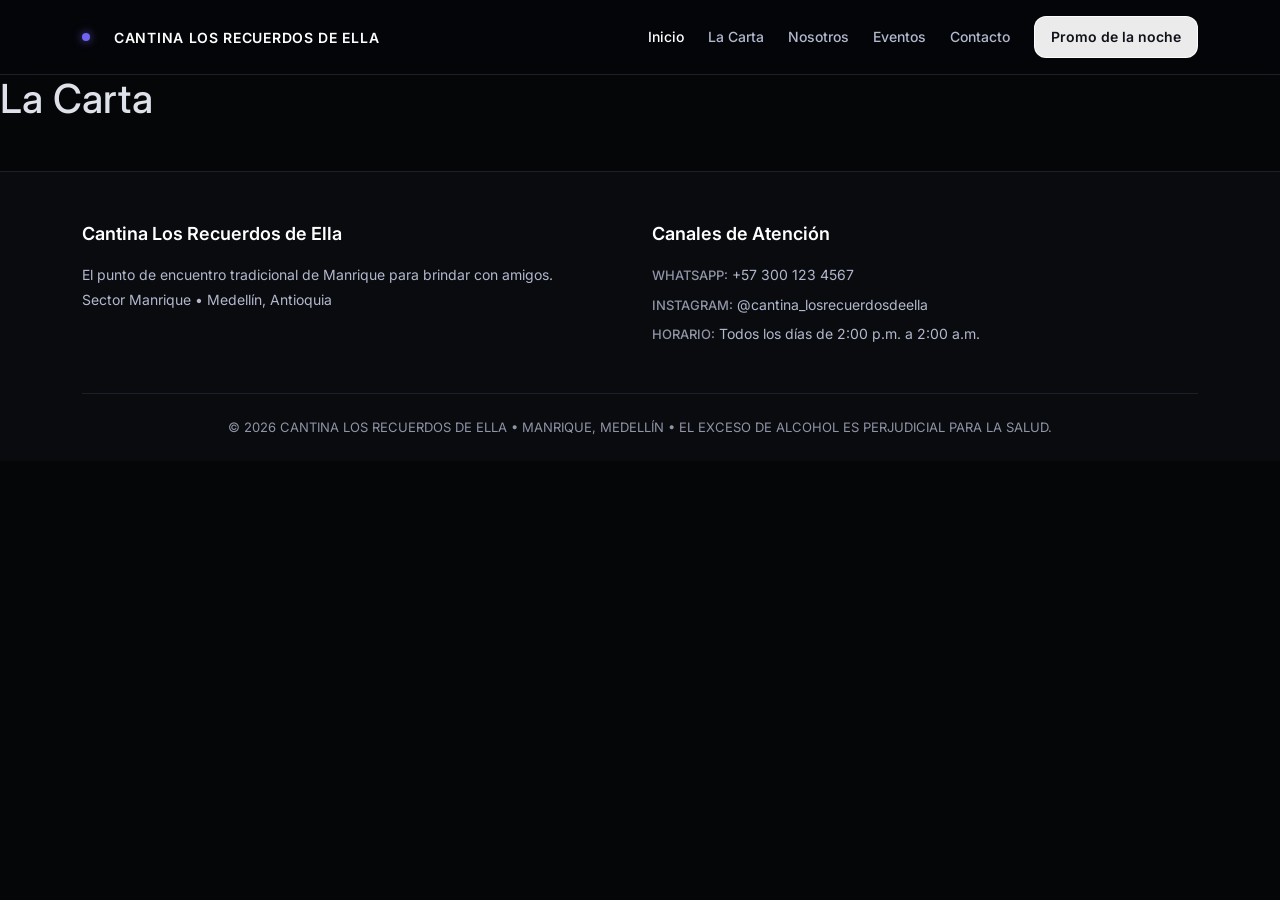
==== carta.html @ ea62e987 "Se crean los archivos carta y nosostros, y son enlazados con el index" ====
<!DOCTYPE html>
<html lang="es" data-bs-theme="dark">
<head>
    <meta charset="UTF-8">
    <meta name="viewport" content="width=device-width, initial-scale=1.0">
    <meta name="description" content="Cantina Los Recuerdos de Ella en Manrique, Medellín. Licores garantizados, cervezas bien frías y ambiente tradicional de barrio.">
    <title>Inicio | Cantina Los Recuerdos de Ella</title>
    <link rel="preconnect" href="https://fonts.googleapis.com">
    <link rel="preconnect" href="https://fonts.gstatic.com" crossorigin>
    <link href="https://fonts.googleapis.com/css2?family=Inter:wght@400;500;600;700&display=swap" rel="stylesheet">
    <link href="https://cdn.jsdelivr.net/npm/bootstrap@5.3.3/dist/css/bootstrap.min.css" rel="stylesheet">
    <link rel="stylesheet" href="styles.css">
    <link rel="shortcut icon" href="https://img.icons8.com/?size=100&id=uEfF5FkTppza&format=png&color=000000" type="image/x-icon">
</head>
<body>

    <header class="sticky-top">
        <nav class="navbar navbar-expand-lg bg-superficie borde-inferior" aria-label="Navegación principal">
            <div class="container py-1">
                <a class="navbar-brand" href="index.html">
                    <span class="status-pulse"></span><img src="https://img.icons8.com/?size=100&id=2eyokYMv9Yng&format=png&color=000000" alt="">CANTINA LOS RECUERDOS DE ELLA
                </a>
                <button class="navbar-toggler borde-marca" type="button" data-bs-toggle="collapse" data-bs-target="#menuPrincipal" aria-controls="menuPrincipal" aria-expanded="false" aria-label="Abrir menú">
                    <span class="navbar-toggler-icon"></span>
                </button>
                <div class="collapse navbar-collapse" id="menuPrincipal">
                    <ul class="navbar-nav ms-auto align-items-lg-center gap-lg-2">
                        <li class="nav-item"><a class="nav-link active" aria-current="page" href="index.html">Inicio</a></li>
                        <li class="nav-item"><a class="nav-link" href="carta.html">La Carta</a></li>
                        <li class="nav-item"><a class="nav-link" href="nosotros.html">Nosotros</a></li>
                        <li class="nav-item"><a class="nav-link" href="eventos.html">Eventos</a></li>
                        <li class="nav-item"><a class="nav-link" href="contacto.html">Contacto</a></li>
                        <li class="nav-item ms-lg-2 mt-2 mt-lg-0">
                            <button type="button" class="btn btn-marca btn-sm px-3" data-bs-toggle="modal" data-bs-target="#modalPromo">
                                Promo de la noche
                            </button>
                        </li>
                    </ul>
                </div>
            </div>
        </nav>
    </header>

    <main>
       <h1>La Carta</h1>

       
    </main>

    <footer class="bg-footer borde-superior pt-5 pb-4 mt-5">
        <div class="container">
            <div class="row g-4 mb-5">
                <div class="col-12 col-md-6">
                    <h3 class="footer-heading texto-dorado mb-3">Cantina Los Recuerdos de Ella</h3>
                    <p class="texto-suave small mb-1">El punto de encuentro tradicional de Manrique para brindar con amigos.</p>
                    <p class="texto-suave small mb-0">Sector Manrique &bull; Medellín, Antioquia</p>
                </div>

                <div class="col-12 col-md-6">
                    <h3 class="footer-heading texto-dorado mb-3">Canales de Atención</h3>
                    <ul class="list-unstyled texto-suave small d-flex flex-column gap-2 mb-0">
                        <li><span class="etiqueta-mono">WHATSAPP:</span> <a href="https://wa.me/573001234567" class="link-footer" target="_blank" rel="noopener noreferrer">+57 300 123 4567</a></li>
                        <li><span class="etiqueta-mono">INSTAGRAM:</span> <a href="https://instagram.com/cantina_losrecuerdosdeella" class="link-footer" target="_blank" rel="noopener noreferrer">@cantina_losrecuerdosdeella</a></li>
                        <li><span class="etiqueta-mono">HORARIO:</span> Todos los días de 2:00 p.m. a 2:00 a.m.</li>
                    </ul>
                </div>
            </div>

            <div class="text-center borde-superior pt-4 texto-copy">
                <p class="mb-0">&copy; 2026 CANTINA LOS RECUERDOS DE ELLA &bull; MANRIQUE, MEDELLÍN &bull; EL EXCESO DE ALCOHOL ES PERJUDICIAL PARA LA SALUD.</p>
            </div>
        </div>
    </footer>

    <div class="modal fade" id="modalPromo" tabindex="-1" aria-labelledby="modalPromoTitulo" aria-hidden="true">
        <div class="modal-dialog modal-dialog-centered">
            <div class="modal-content tarjeta-clara">
                <div class="modal-header border-bottom-dotted">
                    <h2 class="modal-title fs-5" id="modalPromoTitulo">
                        <span class="status-pulse"></span>Combo Pa' Recordar
                    </h2>
                    <button type="button" class="btn-close" data-bs-dismiss="modal" aria-label="Cerrar"></button>
                </div>
                <div class="modal-body">
                    <p class="mb-2">Todos los viernes y sábados hasta las 12:00 a.m.:</p>
                    <p class="fw-medium mb-2 text-tiger-gold">1 Botella de Aguardiente Antioqueño + 2 Electrolit + hielo gratis.</p>
                    <p class="small mb-0 opacity-75">Válido para consumo en barra o domicilio en el sector de Manrique.</p>
                </div>
                <div class="modal-footer border-top-dotted gap-3">
                    <button type="button" class="btn btn-borde-oscuro" data-bs-dismiss="modal">Cerrar</button>
                    <a href="https://wa.me/573001234567" class="btn btn-oscuro-cta" target="_blank" rel="noopener noreferrer">Pedir promo &rarr;</a>
                </div>
            </div>
        </div>
    </div>

    <script src="https://cdn.jsdelivr.net/npm/bootstrap@5.3.3/dist/js/bootstrap.bundle.min.js"></script>
</body>
</html>
---- styles.css ----
:root {
    --color-void-canvas: #050608;
    --color-ink-surface: #0a0b0f;
    --color-charcoal-panel: #0f1219;
    --color-steel-panel: #151822;
    --color-slate-edge: #1f1e2a;
    --color-cloud-white: #ffffff;
    --color-frost-text: #dee1ea;
    --color-misted-slate: #b2b8cd;
    --color-quiet-slate: #8f94a6;
    --color-signal-violet: #7064f2;

    --font-inter: 'Inter', ui-sans-serif, system-ui, -apple-system, BlinkMacSystemFont, "Segoe UI", Roboto, sans-serif;

    --text-caption: 13px;
    --text-nav: 14px;
    --text-body: 16px;
    --text-feature-heading: 18px;
    --text-section-heading: 36px;
    --text-display: 48px;

    --radius-buttons: 12px;
    --radius-cards: 16px;
    --radius-pills: 9999px;

    --shadow-subtle: 0 1px 3px 0 rgba(0, 0, 0, 0.1), 0 1px 2px -1px rgba(0, 0, 0, 0.1);
    --shadow-subtle-2: 0 0 0 1px rgba(0, 0, 0, 0.4), 0 20px 25px -5px rgba(0, 0, 0, 0.3), 0 8px 10px -6px rgba(0, 0, 0, 0.3);
}

body {
    background-color: var(--color-void-canvas);
    color: var(--color-frost-text);
    font-family: var(--font-inter);
    font-size: var(--text-body);
    font-weight: 400;
    line-height: 1.5;
    overflow-x: hidden;
}

header.sticky-top {
    z-index: 1030;
}

.bg-superficie {
    background-color: rgba(5, 6, 8, 0.88);
    backdrop-filter: blur(12px);
}

.bg-tarjeta {
    background-color: var(--color-charcoal-panel);
    border-radius: var(--radius-cards);
    box-shadow: var(--shadow-subtle);
    transition: border-color 0.2s ease, transform 0.2s ease;
}

.bg-tarjeta:hover {
    border-color: rgba(112, 100, 242, 0.45);
    transform: translateY(-2px);
}

.bg-footer {
    background-color: var(--color-ink-surface);
}

.borde-inferior {
    border-bottom: 1px solid var(--color-slate-edge);
}

.borde-superior {
    border-top: 1px solid var(--color-slate-edge);
}

.borde-marca {
    border: 1px solid var(--color-slate-edge);
}

.navbar {
    padding: 12px 0;
}

.navbar-brand {
    font-size: var(--text-nav);
    font-weight: 600;
    letter-spacing: 0.7px;
    color: var(--color-cloud-white);
    display: inline-flex;
    align-items: center;
    gap: 8px;
}

.navbar-brand:hover {
    color: var(--color-cloud-white);
}

.nav-link {
    font-size: var(--text-nav);
    font-weight: 500;
    line-height: 20px;
    color: var(--color-misted-slate);
    padding: 8px 12px;
    border-radius: var(--radius-buttons);
    transition: color 0.2s ease;
}

.nav-link:hover,
.nav-link.active {
    color: var(--color-cloud-white);
}

.status-pulse {
    display: inline-block;
    width: 8px;
    height: 8px;
    border-radius: var(--radius-pills);
    background-color: var(--color-signal-violet);
    box-shadow: 0 0 10px rgba(112, 100, 242, 0.8);
    margin-right: 8px;
    vertical-align: middle;
}

.seccion-espaciada {
    padding-top: 64px;
    padding-bottom: 64px;
}

.insignia-marca {
    background-color: var(--color-ink-surface);
    border: 1px solid var(--color-slate-edge);
    color: var(--color-misted-slate);
    border-radius: var(--radius-pills);
    font-size: var(--text-nav);
    font-weight: 500;
    letter-spacing: 0.7px;
}

.display-5 {
    font-size: clamp(32px, 5vw, var(--text-display));
    font-weight: 500;
    line-height: 1.25;
    letter-spacing: -0.96px;
    color: var(--color-cloud-white);
}

h2.texto-dorado {
    font-size: clamp(26px, 4vw, var(--text-section-heading));
    font-weight: 500;
    line-height: 1.11;
    letter-spacing: -0.72px;
    color: var(--color-cloud-white);
}

h3.texto-dorado,
.footer-heading.texto-dorado {
    font-size: var(--text-feature-heading);
    font-weight: 600;
    line-height: 1.56;
    color: var(--color-cloud-white);
}

.texto-suave {
    color: var(--color-misted-slate);
}

.eyebrow-mono {
    font-size: var(--text-caption);
    font-weight: 500;
    letter-spacing: 0.7px;
    color: var(--color-quiet-slate);
}

.indicador-dato {
    font-size: var(--text-caption);
    font-weight: 500;
    color: var(--color-quiet-slate);
}

.indicador-dato.positivo {
    color: var(--color-signal-violet);
}

.btn-marca,
.btn-oscuro-cta {
    background-color: rgba(255, 255, 255, 0.92);
    color: var(--color-charcoal-panel);
    border: 1px solid rgba(255, 255, 255, 0.92);
    border-radius: var(--radius-buttons);
    font-size: var(--text-nav);
    font-weight: 600;
    line-height: 20px;
    padding: 10px 18px;
    transition: background-color 0.2s ease, transform 0.2s ease;
}

.btn-marca:hover,
.btn-oscuro-cta:hover {
    background-color: var(--color-cloud-white);
    color: var(--color-charcoal-panel);
    transform: translateY(-1px);
}

.btn-borde-oscuro {
    background-color: transparent;
    color: var(--color-frost-text);
    border: 1px solid var(--color-slate-edge);
    border-radius: var(--radius-buttons);
    font-size: var(--text-nav);
    font-weight: 500;
    line-height: 20px;
    padding: 10px 18px;
    transition: background-color 0.2s ease, border-color 0.2s ease;
}

.btn-borde-oscuro:hover {
    background-color: var(--color-steel-panel);
    border-color: var(--color-quiet-slate);
    color: var(--color-cloud-white);
}

.marco-terminal {
    background-color: var(--color-charcoal-panel);
    border: 1px solid var(--color-slate-edge);
    border-radius: var(--radius-cards);
    overflow: hidden;
    box-shadow: var(--shadow-subtle-2), 0 0 40px rgba(112, 100, 242, 0.14);
    transition: transform 0.35s ease, border-color 0.35s ease, box-shadow 0.35s ease;
}

.marco-terminal:hover {
    transform: translateY(-4px);
    border-color: rgba(112, 100, 242, 0.5);
    box-shadow: var(--shadow-subtle-2), 0 0 48px rgba(112, 100, 242, 0.28);
}

.barra-terminal {
    background-color: var(--color-ink-surface);
    border-bottom: 1px solid var(--color-slate-edge);
    padding: 12px 16px;
    display: flex;
    align-items: center;
    justify-content: space-between;
}

.luces-terminal {
    display: flex;
    gap: 6px;
}

.luces-terminal span {
    width: 10px;
    height: 10px;
    border-radius: var(--radius-pills);
    background-color: var(--color-steel-panel);
    border: 1px solid var(--color-slate-edge);
}

.titulo-terminal {
    font-size: var(--text-caption);
    font-weight: 500;
    color: var(--color-quiet-slate);
}

.contenedor-imagen-hero {
    overflow: hidden;
}

.imagen-hero {
    display: block;
    object-fit: cover;
    max-height: 360px;
    transition: transform 0.45s cubic-bezier(0.22, 1, 0.36, 1);
    will-change: transform;
}

.marco-terminal:hover .imagen-hero {
    transform: scale(1.06) translateY(-4px);
}

.tarjeta-clara {
    background-color: var(--color-charcoal-panel);
    border: 1px solid var(--color-slate-edge);
    border-radius: var(--radius-cards);
    color: var(--color-frost-text);
    box-shadow: var(--shadow-subtle-2);
}

.border-bottom-dotted {
    border-bottom: 1px solid var(--color-slate-edge);
}

.border-top-dotted {
    border-top: 1px solid var(--color-slate-edge);
}

.text-tiger-gold {
    color: var(--color-cloud-white);
}

.etiqueta-mono {
    font-size: var(--text-caption);
    font-weight: 500;
    color: var(--color-quiet-slate);
}

.link-footer {
    color: var(--color-misted-slate);
    text-decoration: none;
    transition: color 0.2s ease;
}

.link-footer:hover {
    color: var(--color-cloud-white);
}

.texto-copy {
    font-size: var(--text-caption);
    color: var(--color-quiet-slate);
}
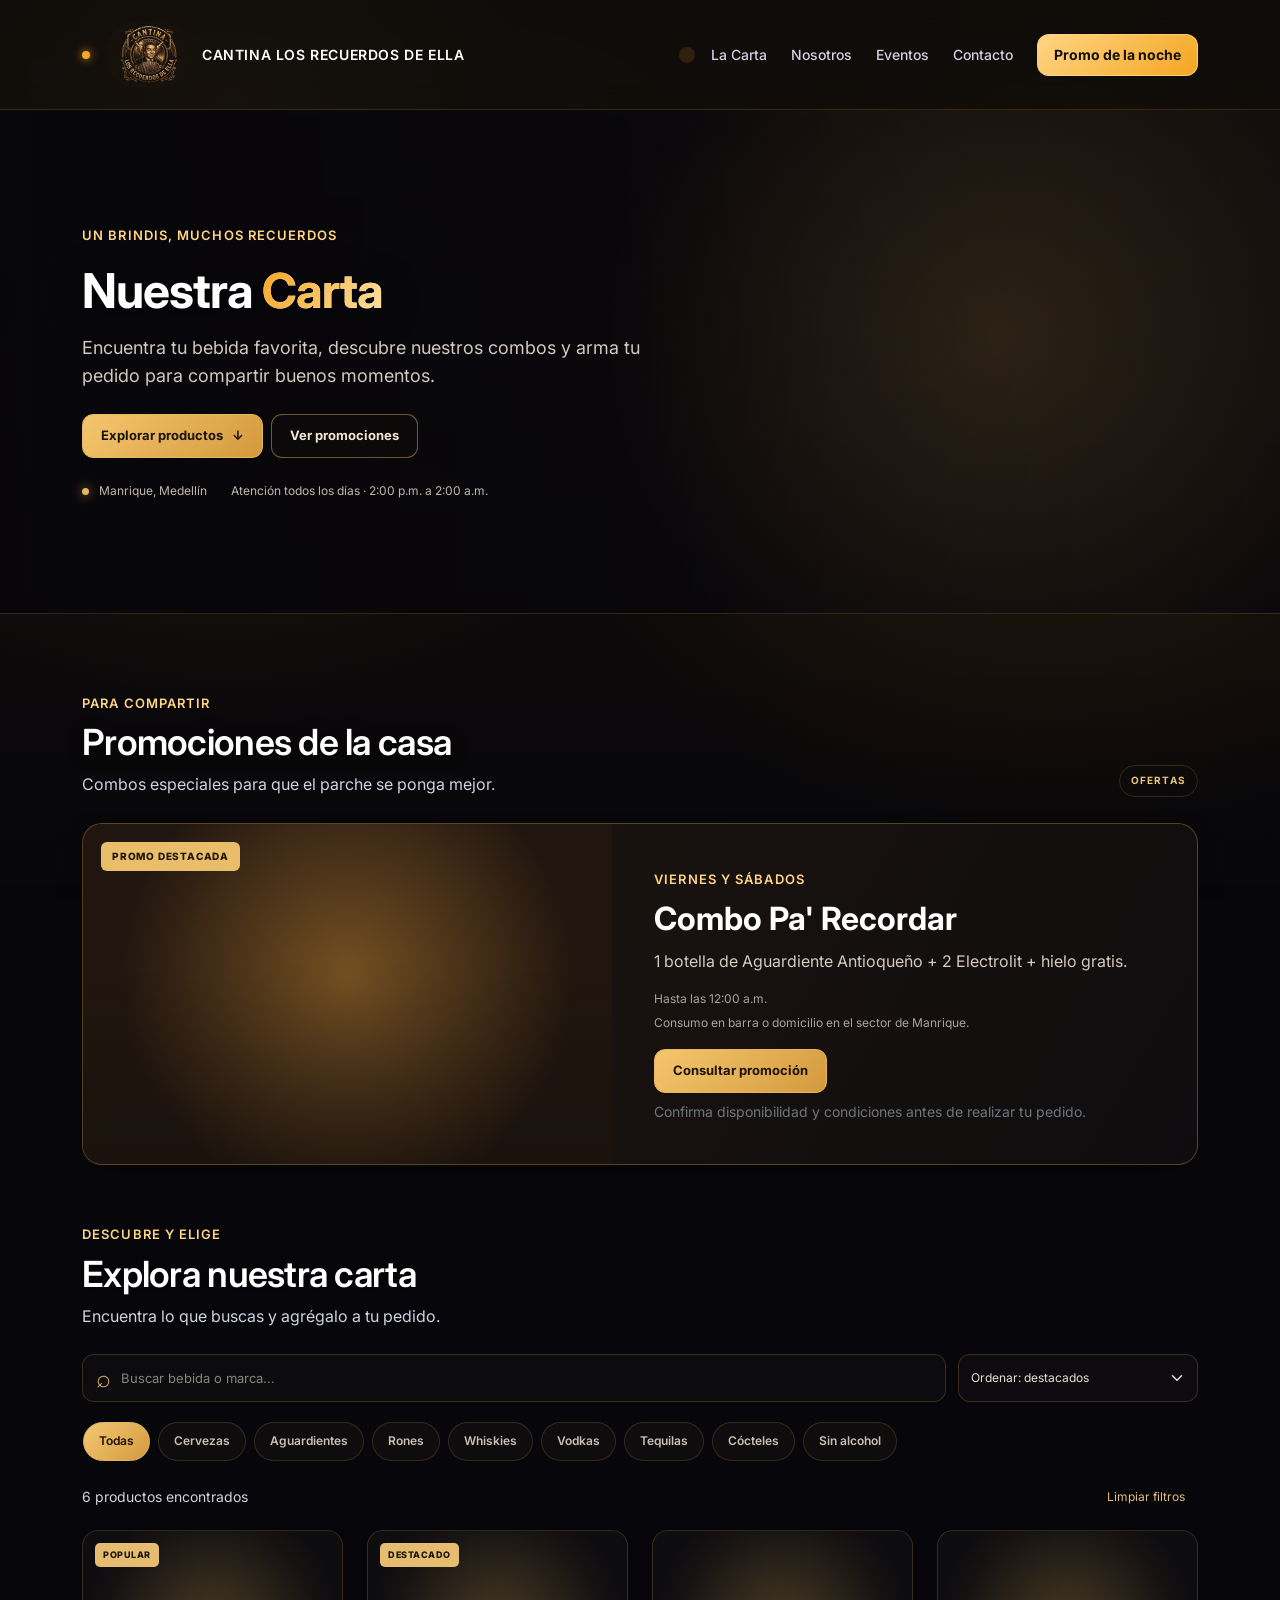
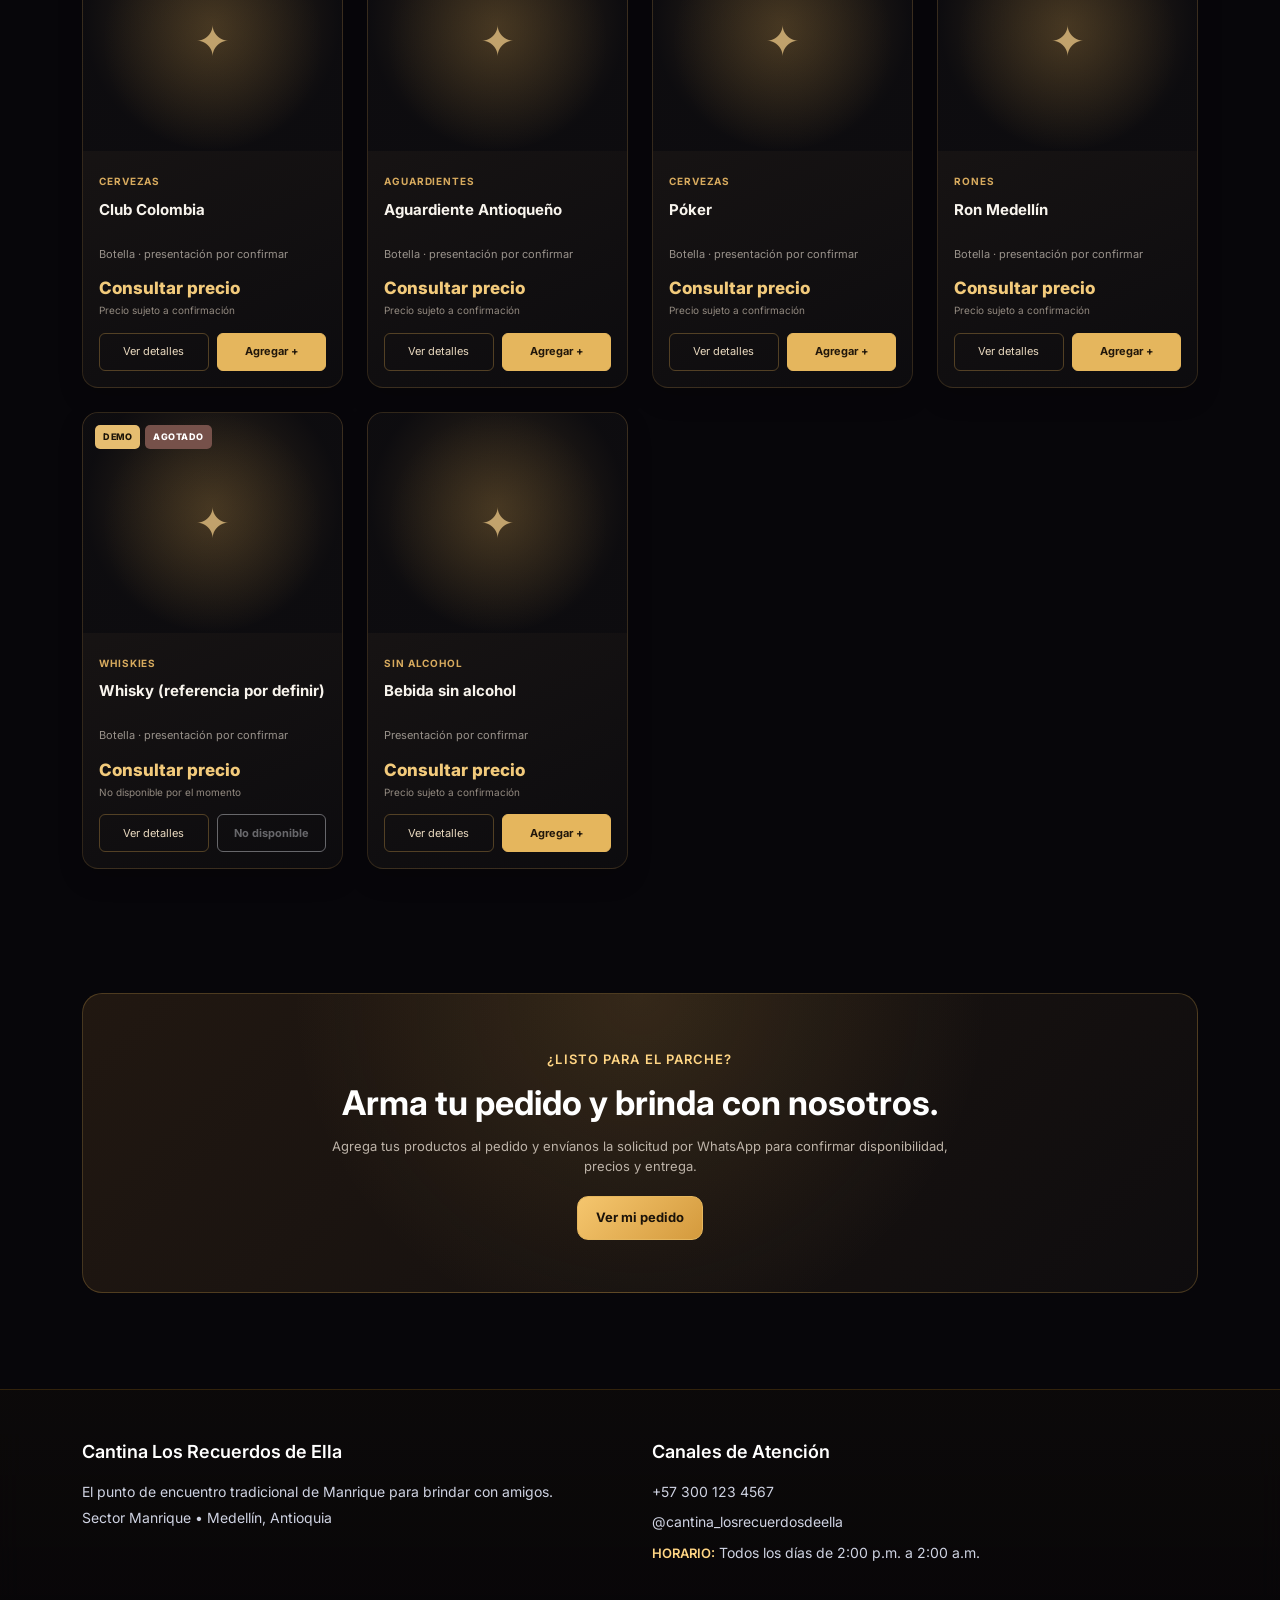
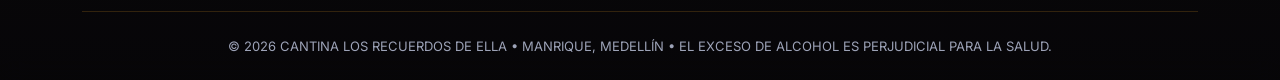
==== commit 96b3647f: "se agrega la estructura y funcionalidad de la pagina carta, se agregan el footer y cursor en paginas" ====
--- a/carta.html
+++ b/carta.html
@@ -4,13 +4,17 @@
     <meta charset="UTF-8">
     <meta name="viewport" content="width=device-width, initial-scale=1.0">
     <meta name="description" content="Cantina Los Recuerdos de Ella en Manrique, Medellín. Licores garantizados, cervezas bien frías y ambiente tradicional de barrio.">
-    <title>Inicio | Cantina Los Recuerdos de Ella</title>
+    <title>Carta | Cantina Los Recuerdos de Ella</title>
     <link rel="preconnect" href="https://fonts.googleapis.com">
     <link rel="preconnect" href="https://fonts.gstatic.com" crossorigin>
     <link href="https://fonts.googleapis.com/css2?family=Inter:wght@400;500;600;700&display=swap" rel="stylesheet">
     <link href="https://cdn.jsdelivr.net/npm/bootstrap@5.3.3/dist/css/bootstrap.min.css" rel="stylesheet">
-    <link rel="stylesheet" href="styles.css">
-    <link rel="shortcut icon" href="https://img.icons8.com/?size=100&id=uEfF5FkTppza&format=png&color=000000" type="image/x-icon">
+    <link rel="stylesheet" href="css/styles.css">
+    <link rel="stylesheet" href="css/kit.css">
+    <link rel="stylesheet" href="css/carta.css">
+    <link rel="stylesheet" href="css/cerveza_cursor.css">
+     <link rel="shortcut icon" href="img/favicon.png" type="image/x-icon">
+    <script src="https://kit.fontawesome.com/84e912a991.js" crossorigin="anonymous"></script>
 </head>
 <body>
 
@@ -18,14 +22,14 @@
         <nav class="navbar navbar-expand-lg bg-superficie borde-inferior" aria-label="Navegación principal">
             <div class="container py-1">
                 <a class="navbar-brand" href="index.html">
-                    <span class="status-pulse"></span><img src="https://img.icons8.com/?size=100&id=2eyokYMv9Yng&format=png&color=000000" alt="">CANTINA LOS RECUERDOS DE ELLA
+                    <span class="status-pulse"></span><img src="img/logo.png" width="90px" class="logo-cantina">CANTINA LOS RECUERDOS DE ELLA
                 </a>
                 <button class="navbar-toggler borde-marca" type="button" data-bs-toggle="collapse" data-bs-target="#menuPrincipal" aria-controls="menuPrincipal" aria-expanded="false" aria-label="Abrir menú">
                     <span class="navbar-toggler-icon"></span>
                 </button>
                 <div class="collapse navbar-collapse" id="menuPrincipal">
                     <ul class="navbar-nav ms-auto align-items-lg-center gap-lg-2">
-                        <li class="nav-item"><a class="nav-link active" aria-current="page" href="index.html">Inicio</a></li>
+                        <li class="nav-item"><a class="nav-link active" aria-current="page" href="index.html"><i class="fa-regular fa-house"></i></a></li>
                         <li class="nav-item"><a class="nav-link" href="carta.html">La Carta</a></li>
                         <li class="nav-item"><a class="nav-link" href="nosotros.html">Nosotros</a></li>
                         <li class="nav-item"><a class="nav-link" href="eventos.html">Eventos</a></li>
@@ -41,11 +45,121 @@
         </nav>
     </header>
 
-    <main>
-       <h1>La Carta</h1>
-
-       
+     <main>
+        <section class="carta-hero">
+            <div class="container carta-hero__content">
+                <span class="eyebrow-mono">UN BRINDIS, MUCHOS RECUERDOS</span>
+                <h1 class="display-5 mt-3 mb-3">Nuestra <span class="carta-texto-dorado">Carta</span></h1>
+                <p class="carta-hero__lead">Encuentra tu bebida favorita, descubre nuestros combos y arma tu pedido para compartir buenos momentos.</p>
+                <div class="d-flex flex-wrap gap-2 mt-4">
+                    <a class="btn btn-carta-principal" href="#catalogo">Explorar productos <span aria-hidden="true">↓</span></a>
+                    <a class="btn btn-carta-secundario" href="#promociones">Ver promociones</a>
+                </div>
+                <div class="carta-hero__meta mt-4">
+                    <span><i class="carta-punto"></i> Manrique, Medellín</span>
+                    <span>Atención todos los días · 2:00 p.m. a 2:00 a.m.</span>
+                </div>
+            </div>
+        </section>
+
+        <section class="container seccion-carta" id="promociones">
+            <div class="carta-section-heading">
+                <div>
+                    <span class="eyebrow-mono">PARA COMPARTIR</span>
+                    <h2 class="texto-dorado mt-2 mb-2">Promociones de la casa</h2>
+                    <p class="texto-suave mb-0">Combos especiales para que el parche se ponga mejor.</p>
+                </div>
+                <span class="carta-heading-mark">OFERTAS</span>
+            </div>
+
+            <article class="promo-feature">
+                <div class="promo-feature__image" role="img" aria-label="Imagen ilustrativa de bebidas y hielo">
+                    <span class="promo-feature__tag">PROMO DESTACADA</span>
+                </div>
+                <div class="promo-feature__body">
+                    <span class="eyebrow-mono">VIERNES Y SÁBADOS</span>
+                    <h3>Combo Pa' Recordar</h3>
+                    <p>1 botella de Aguardiente Antioqueño + 2 Electrolit + hielo gratis.</p>
+                    <div class="promo-feature__conditions">
+                        <span>Hasta las 12:00 a.m.</span>
+                        <span>Consumo en barra o domicilio en el sector de Manrique.</span>
+                    </div>
+                    <a class="btn btn-carta-principal mt-3" href="https://wa.me/573001234567?text=Hola,%20quiero%20consultar%20por%20el%20Combo%20Pa%27%20Recordar." target="_blank" rel="noopener noreferrer">Consultar promoción</a>
+                    <small class="d-block mt-2 text-secondary">Confirma disponibilidad y condiciones antes de realizar tu pedido.</small>
+                </div>
+            </article>
+        </section>
+
+        <!-- CATÁLOGO -->
+        <section class="container seccion-carta pt-2" id="catalogo">
+            <div class="carta-section-heading">
+                <div>
+                    <span class="eyebrow-mono">DESCUBRE Y ELIGE</span>
+                    <h2 class="texto-dorado mt-2 mb-2">Explora nuestra carta</h2>
+                    <p class="texto-suave mb-0">Encuentra lo que buscas y agrégalo a tu pedido.</p>
+                </div>
+                <button class="btn btn-carrito-resumen d-lg-none" type="button" data-bs-toggle="offcanvas" data-bs-target="#panelCarrito" aria-controls="panelCarrito">
+                    Mi pedido <span class="carrito-contador" data-cart-count>0</span>
+                </button>
+            </div>
+
+            <div class="catalogo-tools">
+                <div class="catalogo-search">
+                    <label class="visually-hidden" for="buscadorProductos">Buscar productos</label>
+                    <span aria-hidden="true">⌕</span>
+                    <input id="buscadorProductos" type="search" placeholder="Buscar bebida o marca..." autocomplete="off">
+                    <button id="limpiarBusqueda" type="button" aria-label="Limpiar búsqueda" hidden>×</button>
+                </div>
+                <div class="catalogo-sort">
+                    <label class="visually-hidden" for="ordenProductos">Ordenar productos</label>
+                    <select id="ordenProductos" class="form-select">
+                        <option value="destacados">Ordenar: destacados</option>
+                        <option value="nombre">Nombre: A-Z</option>
+                        <option value="precio-asc">Precio: menor a mayor</option>
+                        <option value="precio-desc">Precio: mayor a menor</option>
+                    </select>
+                </div>
+            </div>
+
+            <div class="categorias-lista" id="filtrosCategorias" aria-label="Filtrar por categoría">
+                <button class="categoria-chip is-active" type="button" data-category="todas" aria-pressed="true">Todas</button>
+                <button class="categoria-chip" type="button" data-category="cervezas" aria-pressed="false">Cervezas</button>
+                <button class="categoria-chip" type="button" data-category="aguardientes" aria-pressed="false">Aguardientes</button>
+                <button class="categoria-chip" type="button" data-category="rones" aria-pressed="false">Rones</button>
+                <button class="categoria-chip" type="button" data-category="whiskies" aria-pressed="false">Whiskies</button>
+                <button class="categoria-chip" type="button" data-category="vodkas" aria-pressed="false">Vodkas</button>
+                <button class="categoria-chip" type="button" data-category="tequilas" aria-pressed="false">Tequilas</button>
+                <button class="categoria-chip" type="button" data-category="cocteles" aria-pressed="false">Cócteles</button>
+                <button class="categoria-chip" type="button" data-category="sin-alcohol" aria-pressed="false">Sin alcohol</button>
+            </div>
+
+            <div class="catalogo-resultados">
+                <p id="contadorResultados" class="texto-suave small mb-0" aria-live="polite">Cargando productos...</p>
+                <button class="btn btn-link btn-limpiar-filtros" id="restablecerFiltros" type="button">Limpiar filtros</button>
+            </div>
+
+            <div class="row g-3 g-xl-4" id="productosGrid" aria-live="polite">
+                <!-- Las tarjetas se generan desde js/carta.js -->
+            </div>
+
+            <div class="catalogo-vacio d-none" id="estadoVacio">
+                <span class="catalogo-vacio__icon">⌕</span>
+                <h3>No encontramos productos</h3>
+                <p>Prueba con otro nombre o selecciona una categoría diferente.</p>
+                <button class="btn btn-carta-secundario" id="verTodosProductos" type="button">Ver toda la carta</button>
+            </div>
+        </section>
+
+        <section class="container seccion-carta">
+            <div class="carta-cta">
+                <span class="eyebrow-mono">¿LISTO PARA EL PARCHE?</span>
+                <h2>Arma tu pedido y brinda con nosotros.</h2>
+                <p>Agrega tus productos al pedido y envíanos la solicitud por WhatsApp para confirmar disponibilidad, precios y entrega.</p>
+                <button class="btn btn-carta-principal" type="button" data-bs-toggle="offcanvas" data-bs-target="#panelCarrito" aria-controls="panelCarrito">Ver mi pedido</button>
+            </div>
+        </section>
     </main>
+    <script src="js/cerveza_destapar.js"></script>
 
     <footer class="bg-footer borde-superior pt-5 pb-4 mt-5">
         <div class="container">
@@ -59,8 +173,8 @@
                 <div class="col-12 col-md-6">
                     <h3 class="footer-heading texto-dorado mb-3">Canales de Atención</h3>
                     <ul class="list-unstyled texto-suave small d-flex flex-column gap-2 mb-0">
-                        <li><span class="etiqueta-mono">WHATSAPP:</span> <a href="https://wa.me/573001234567" class="link-footer" target="_blank" rel="noopener noreferrer">+57 300 123 4567</a></li>
-                        <li><span class="etiqueta-mono">INSTAGRAM:</span> <a href="https://instagram.com/cantina_losrecuerdosdeella" class="link-footer" target="_blank" rel="noopener noreferrer">@cantina_losrecuerdosdeella</a></li>
+                        <li><span class="etiqueta-mono"><i class="fa-brands fa-whatsapp"></i></span> <a href="https://wa.me/573001234567" class="link-footer" target="_blank" rel="noopener noreferrer">+57 300 123 4567</a></li>
+                        <li><span class="etiqueta-mono"><i class="fa-brands fa-instagram"></i></span> <a href="https://instagram.com/cantina_losrecuerdosdeella" class="link-footer" target="_blank" rel="noopener noreferrer">@cantina_losrecuerdosdeella</a></li>
                         <li><span class="etiqueta-mono">HORARIO:</span> Todos los días de 2:00 p.m. a 2:00 a.m.</li>
                     </ul>
                 </div>
@@ -72,6 +186,43 @@
         </div>
     </footer>
 
+    <!-- MODAL DE DETALLES Y GALERÍA -->
+    <div class="modal fade" id="modalProducto" tabindex="-1" aria-labelledby="modalProductoTitulo" aria-hidden="true">
+        <div class="modal-dialog modal-dialog-centered modal-lg modal-dialog-scrollable">
+            <div class="modal-content modal-producto">
+                <div class="modal-header">
+                    <span class="eyebrow-mono">DETALLES DEL PRODUCTO</span>
+                    <button type="button" class="btn-close btn-close-white" data-bs-dismiss="modal" aria-label="Cerrar"></button>
+                </div>
+                <div class="modal-body" id="modalProductoContenido"></div>
+            </div>
+        </div>
+    </div>
+
+    <!-- CARRITO / PEDIDO -->
+    <div class="offcanvas offcanvas-end panel-carrito" tabindex="-1" id="panelCarrito" aria-labelledby="panelCarritoTitulo">
+        <div class="offcanvas-header">
+            <div>
+                <span class="eyebrow-mono">TU SELECCIÓN</span>
+                <h2 class="offcanvas-title" id="panelCarritoTitulo">Mi pedido</h2>
+            </div>
+            <button type="button" class="btn-close btn-close-white" data-bs-dismiss="offcanvas" aria-label="Cerrar pedido"></button>
+        </div>
+        <div class="offcanvas-body d-flex flex-column">
+            <div id="carritoContenido" class="carrito-contenido"></div>
+            <div class="carrito-footer mt-auto">
+                <div class="carrito-total-row">
+                    <span>Subtotal estimado</span>
+                    <strong id="carritoSubtotal">Por confirmar</strong>
+                </div>
+                <p class="carrito-nota">Los precios y la disponibilidad se confirman por WhatsApp. Este pedido es una solicitud, no un pago.</p>
+                <button class="btn btn-carta-principal w-100" id="enviarPedido" type="button" disabled>Enviar pedido por WhatsApp</button>
+                <button class="btn btn-link btn-vaciar w-100" id="vaciarCarrito" type="button">Vaciar pedido</button>
+            </div>
+        </div>
+    </div>
+
+    <!-- PROMOCIÓN EXISTENTE: SE CONSERVA -->
     <div class="modal fade" id="modalPromo" tabindex="-1" aria-labelledby="modalPromoTitulo" aria-hidden="true">
         <div class="modal-dialog modal-dialog-centered">
             <div class="modal-content tarjeta-clara">
@@ -88,12 +239,13 @@
                 </div>
                 <div class="modal-footer border-top-dotted gap-3">
                     <button type="button" class="btn btn-borde-oscuro" data-bs-dismiss="modal">Cerrar</button>
-                    <a href="https://wa.me/573001234567" class="btn btn-oscuro-cta" target="_blank" rel="noopener noreferrer">Pedir promo &rarr;</a>
+                    <a href="https://wa.me/573001234567?text=Hola,%20quiero%20consultar%20por%20el%20Combo%20Pa%27%20Recordar." class="btn btn-oscuro-cta" target="_blank" rel="noopener noreferrer">Pedir promo &rarr;</a>
                 </div>
             </div>
         </div>
     </div>
 
     <script src="https://cdn.jsdelivr.net/npm/bootstrap@5.3.3/dist/js/bootstrap.bundle.min.js"></script>
+    <script src="js/carta.js"></script>
 </body>
 </html>
--- a/css/styles.css
+++ b/css/styles.css
@@ -0,0 +1,226 @@
+/* ==========================================================================
+   styles.css
+   Variables (tokens), base global, fondo del sitio, utilidades y tipografía.
+   Cargar ANTES que kit.css.
+   ========================================================================== */
+
+/* --------------------------------------------------------------------------
+   1. Variables (tokens de diseño)
+   -------------------------------------------------------------------------- */
+:root {
+    --color-void-canvas: #07060a;
+    --color-wood-dark: #19120e;
+    --color-concrete-dark: #1d1f27;
+    --color-charcoal-panel: rgba(16, 14, 19, 0.72);
+    --color-steel-panel: rgba(28, 24, 34, 0.82);
+    --color-slate-edge: rgba(245, 166, 35, 0.22);
+    --color-gold-edge: rgba(212, 162, 76, 0.32);
+
+    --color-cloud-white: #ffffff;
+    --color-frost-text: #eef0f6;
+    --color-misted-slate: #cfd3e2;
+    --color-quiet-slate: #9da3b8;
+
+    --color-warm-gold: #d4a24c;
+    --color-amber-glow: #f5a623;
+    --color-amber-soft: #ffd584;
+
+    --font-inter: 'Inter', ui-sans-serif, system-ui, -apple-system, BlinkMacSystemFont, "Segoe UI", Roboto, sans-serif;
+
+    --text-caption: 13px;
+    --text-nav: 14px;
+    --text-body: 16px;
+    --text-feature-heading: 18px;
+    --text-section-heading: 36px;
+    --text-display: 48px;
+
+    --radius-buttons: 12px;
+    --radius-cards: 16px;
+    --radius-pills: 9999px;
+
+    --shadow-subtle: 0 8px 24px -8px rgba(0, 0, 0, 0.55);
+    --shadow-subtle-2: 0 0 0 1px rgba(245, 166, 35, 0.14), 0 24px 40px -12px rgba(0, 0, 0, 0.65);
+}
+
+/* --------------------------------------------------------------------------
+   2. Base global (html, body y fondo del sitio)
+   -------------------------------------------------------------------------- */
+html {
+    background-color: var(--color-void-canvas);
+}
+
+body {
+    position: relative;
+    min-height: 100vh;
+    background-color: transparent !important;
+    color: var(--color-frost-text);
+    font-family: var(--font-inter);
+    font-size: var(--text-body);
+    font-weight: 400;
+    line-height: 1.55;
+    overflow-x: hidden;
+}
+
+body::before {
+    content: "";
+    position: fixed;
+    inset: 0;
+    z-index: 0;
+    background-image: url("img/fondo-cantina.jpg");
+    background-position: center center;
+    background-size: cover;
+    background-repeat: no-repeat;
+    filter: contrast(1.06) saturate(1.12) brightness(0.75);
+    pointer-events: none;
+}
+
+body::after {
+    content: "";
+    position: fixed;
+    inset: 0;
+    z-index: 0;
+    background:
+        radial-gradient(circle at 18% 12%, rgba(212, 162, 76, 0.22), transparent 46%),
+        radial-gradient(circle at 82% 28%, rgba(245, 166, 35, 0.16), transparent 48%),
+        linear-gradient(
+            180deg,
+            rgba(7, 6, 10, 0.68) 0%,
+            rgba(18, 13, 12, 0.50) 45%,
+            rgba(12, 10, 10, 0.68) 80%,
+            rgba(7, 6, 10, 0.85) 100%
+        );
+    pointer-events: none;
+}
+
+header,
+main,
+footer {
+    position: relative;
+    z-index: 1;
+}
+
+header.sticky-top {
+    z-index: 1030;
+}
+
+/* --------------------------------------------------------------------------
+   3. Utilidades de superficie, borde y espaciado
+   -------------------------------------------------------------------------- */
+.bg-superficie {
+    background-color: rgba(12, 10, 9, 0.74);
+    backdrop-filter: blur(14px);
+    -webkit-backdrop-filter: blur(14px);
+}
+
+.bg-footer {
+    background: linear-gradient(180deg, rgba(14, 11, 10, 0.76) 0%, rgba(7, 6, 8, 0.90) 100%);
+    backdrop-filter: blur(12px);
+    -webkit-backdrop-filter: blur(12px);
+}
+
+.borde-inferior {
+    border-bottom: 1px solid rgba(245, 166, 35, 0.18);
+}
+
+.borde-superior {
+    border-top: 1px solid rgba(245, 166, 35, 0.18);
+}
+
+.borde-marca {
+    border: 1px solid rgba(255, 213, 132, 0.16);
+}
+
+.border-bottom-dotted {
+    border-bottom: 1px solid rgba(245, 166, 35, 0.18);
+}
+
+.border-top-dotted {
+    border-top: 1px solid rgba(245, 166, 35, 0.18);
+}
+
+.seccion-espaciada {
+    padding-top: clamp(44px, 6vw, 76px);
+    padding-bottom: clamp(44px, 6vw, 76px);
+}
+
+/* --------------------------------------------------------------------------
+   4. Tipografía y utilidades de texto
+   -------------------------------------------------------------------------- */
+.display-5 {
+    font-size: clamp(32px, 5vw, var(--text-display));
+    font-weight: 700;
+    line-height: 1.15;
+    letter-spacing: -0.96px;
+    background: linear-gradient(135deg, #ffffff 25%, var(--color-amber-soft) 100%);
+    -webkit-background-clip: text;
+    background-clip: text;
+    color: transparent;
+    filter: drop-shadow(0 4px 16px rgba(0, 0, 0, 0.65));
+}
+
+h2.texto-dorado {
+    font-size: clamp(26px, 4vw, var(--text-section-heading));
+    font-weight: 600;
+    line-height: 1.15;
+    letter-spacing: -0.72px;
+    color: var(--color-cloud-white);
+    text-shadow: 0 2px 14px rgba(0, 0, 0, 0.65);
+}
+
+h3.texto-dorado,
+.footer-heading.texto-dorado {
+    font-size: var(--text-feature-heading);
+    font-weight: 600;
+    line-height: 1.5;
+    color: var(--color-cloud-white);
+}
+
+.texto-suave {
+    color: var(--color-misted-slate);
+}
+
+.text-tiger-gold {
+    color: var(--color-amber-soft);
+}
+
+.eyebrow-mono {
+    font-size: var(--text-caption);
+    font-weight: 600;
+    letter-spacing: 1.1px;
+    color: var(--color-amber-soft);
+}
+
+.etiqueta-mono {
+    font-size: var(--text-caption);
+    font-weight: 600;
+    color: var(--color-amber-soft);
+}
+
+.indicador-dato {
+    font-size: var(--text-caption);
+    font-weight: 600;
+    letter-spacing: 0.5px;
+    color: var(--color-quiet-slate);
+}
+
+.indicador-dato.positivo {
+    color: var(--color-amber-soft);
+}
+
+.indicador-dato.ambar {
+    color: var(--color-amber-glow);
+}
+
+.texto-copy {
+    font-size: var(--text-caption);
+    color: var(--color-quiet-slate);
+}
+
+/* --------------------------------------------------------------------------
+   5. Responsive global
+   -------------------------------------------------------------------------- */
+@media (max-width: 575.98px) {
+    body::before {
+        background-position: center 35%;
+    }
+}
--- a/css/kit.css
+++ b/css/kit.css
@@ -0,0 +1,502 @@
+/* ==========================================================================
+   kit.css
+   Kit de componentes: tarjetas, navbar, botones, insignias, marco terminal,
+   hero, enlaces de footer.
+   ========================================================================== */
+
+/* --------------------------------------------------------------------------
+   Tarjeta
+   -------------------------------------------------------------------------- */
+.bg-tarjeta {
+    background: linear-gradient(
+        160deg,
+        rgba(28, 22, 18, 0.70) 0%,
+        rgba(15, 13, 12, 0.80) 100%
+    );
+    backdrop-filter: blur(10px);
+    -webkit-backdrop-filter: blur(10px);
+    border-radius: var(--radius-cards);
+    box-shadow: var(--shadow-subtle);
+    position: relative;
+    overflow: hidden;
+    transition: border-color 0.25s ease, transform 0.25s ease, box-shadow 0.25s ease, background-color 0.25s ease;
+}
+
+.bg-tarjeta::before {
+    content: "";
+    position: absolute;
+    inset: 0 0 auto 0;
+    height: 2px;
+    background: linear-gradient(90deg, transparent, var(--color-amber-glow), var(--color-warm-gold), transparent);
+    opacity: 0.55;
+    transition: opacity 0.25s ease;
+}
+
+.bg-tarjeta:hover,
+.bg-tarjeta:focus-within {
+    border-color: rgba(245, 166, 35, 0.55);
+    transform: translateY(-4px);
+    box-shadow:
+        0 14px 32px -10px rgba(0, 0, 0, 0.7),
+        0 0 24px -6px rgba(245, 166, 35, 0.28);
+}
+
+.bg-tarjeta:hover::before,
+.bg-tarjeta:focus-within::before {
+    opacity: 1;
+}
+
+.tarjeta-clara {
+    background-color: rgba(18, 14, 12, 0.92);
+    backdrop-filter: blur(16px);
+    -webkit-backdrop-filter: blur(16px);
+    border: 1px solid rgba(245, 166, 35, 0.36);
+    border-radius: var(--radius-cards);
+    color: var(--color-frost-text);
+    box-shadow: var(--shadow-subtle-2), 0 0 36px rgba(245, 166, 35, 0.2);
+}
+
+/* --------------------------------------------------------------------------
+   Navbar
+   -------------------------------------------------------------------------- */
+.navbar {
+    padding: 12px 0;
+}
+
+.navbar-brand {
+    font-size: clamp(11px, 2.8vw, var(--text-nav));
+    font-weight: 600;
+    letter-spacing: 0.6px;
+    color: var(--color-cloud-white);
+    display: inline-flex;
+    align-items: center;
+    gap: 8px;
+    min-width: 0;
+}
+
+.navbar-brand:hover {
+    color: var(--color-amber-soft);
+}
+
+.brand-icon {
+    width: 22px;
+    height: 22px;
+    object-fit: contain;
+    flex-shrink: 0;
+    filter: invert(1) brightness(1.1);
+}
+
+.brand-text {
+    white-space: nowrap;
+    overflow: hidden;
+    text-overflow: ellipsis;
+}
+
+.nav-link {
+    font-size: var(--text-nav);
+    font-weight: 500;
+    line-height: 20px;
+    color: var(--color-misted-slate);
+    padding: 8px 12px;
+    border-radius: var(--radius-buttons);
+    transition: color 0.2s ease, background-color 0.2s ease;
+}
+
+.nav-link:hover,
+.nav-link.active {
+    color: var(--color-cloud-white);
+    background-color: rgba(245, 166, 35, 0.14);
+}
+
+/* --------------------------------------------------------------------------
+   Indicador de estado (pulso)
+   -------------------------------------------------------------------------- */
+.status-pulse {
+    display: inline-block;
+    width: 8px;
+    height: 8px;
+    flex-shrink: 0;
+    border-radius: var(--radius-pills);
+    background-color: var(--color-amber-glow);
+    box-shadow: 0 0 10px rgba(245, 166, 35, 0.9);
+    margin-right: 6px;
+    vertical-align: middle;
+    animation: pulse-live 2.2s ease-in-out infinite;
+}
+
+@keyframes pulse-live {
+    0%, 100% {
+        box-shadow: 0 0 6px rgba(245, 166, 35, 0.85);
+        transform: scale(1);
+    }
+    50% {
+        box-shadow: 0 0 14px rgba(255, 213, 132, 0.95);
+        transform: scale(1.2);
+    }
+}
+
+.logo-cantina {
+    border-radius: 100px;
+}
+
+/* --------------------------------------------------------------------------
+   Hero
+   -------------------------------------------------------------------------- */
+.hero-ambiental {
+    position: relative;
+    border-bottom: 1px solid rgba(245, 166, 35, 0.14);
+}
+
+.hero-descripcion {
+    max-width: 540px;
+    text-shadow: 0 2px 12px rgba(0, 0, 0, 0.75);
+}
+
+/* --------------------------------------------------------------------------
+   Insignia (badge / pill)
+   -------------------------------------------------------------------------- */
+.insignia-marca {
+    background-color: rgba(16, 13, 12, 0.72);
+    backdrop-filter: blur(8px);
+    -webkit-backdrop-filter: blur(8px);
+    border: 1px solid rgba(245, 166, 35, 0.38);
+    color: var(--color-amber-soft);
+    border-radius: var(--radius-pills);
+    font-size: clamp(12px, 2.5vw, var(--text-nav));
+    font-weight: 500;
+    letter-spacing: 0.7px;
+}
+
+/* --------------------------------------------------------------------------
+   Botones
+   -------------------------------------------------------------------------- */
+.btn-marca,
+.btn-oscuro-cta {
+    background: linear-gradient(135deg, var(--color-amber-soft) 0%, var(--color-amber-glow) 100%);
+    color: #140e0a;
+    border: 1px solid rgba(255, 213, 132, 0.8);
+    border-radius: var(--radius-buttons);
+    font-size: var(--text-nav);
+    font-weight: 700;
+    line-height: 20px;
+    padding: 10px 18px;
+    transition: transform 0.2s ease, box-shadow 0.2s ease, filter 0.2s ease;
+}
+
+.btn-marca:hover,
+.btn-oscuro-cta:hover {
+    color: #140e0a;
+    filter: brightness(1.06);
+    transform: translateY(-1px);
+    box-shadow: 0 8px 22px -6px rgba(245, 166, 35, 0.6);
+}
+
+.btn-borde-oscuro {
+    background-color: rgba(18, 14, 12, 0.68);
+    backdrop-filter: blur(8px);
+    -webkit-backdrop-filter: blur(8px);
+    color: var(--color-frost-text);
+    border: 1px solid rgba(255, 213, 132, 0.28);
+    border-radius: var(--radius-buttons);
+    font-size: var(--text-nav);
+    font-weight: 500;
+    line-height: 20px;
+    padding: 10px 18px;
+    transition: background-color 0.2s ease, border-color 0.2s ease, color 0.2s ease;
+}
+
+.btn-borde-oscuro:hover {
+    background-color: rgba(32, 24, 18, 0.88);
+    border-color: var(--color-amber-glow);
+    color: var(--color-cloud-white);
+}
+
+/* --------------------------------------------------------------------------
+   Marco terminal (con imagen hero)
+   -------------------------------------------------------------------------- */
+.marco-terminal {
+    background-color: rgba(18, 14, 12, 0.76);
+    backdrop-filter: blur(10px);
+    -webkit-backdrop-filter: blur(10px);
+    border: 1px solid rgba(245, 166, 35, 0.34);
+    border-radius: var(--radius-cards);
+    overflow: hidden;
+    box-shadow:
+        var(--shadow-subtle-2),
+        0 0 36px rgba(245, 166, 35, 0.18),
+        0 0 44px rgba(212, 162, 76, 0.18);
+    transition: transform 0.35s ease, border-color 0.35s ease, box-shadow 0.35s ease;
+}
+
+.marco-terminal:hover {
+    transform: translateY(-4px);
+    border-color: rgba(245, 166, 35, 0.62);
+    box-shadow:
+        var(--shadow-subtle-2),
+        0 0 46px rgba(245, 166, 35, 0.3),
+        0 0 48px rgba(212, 162, 76, 0.26);
+}
+
+.barra-terminal {
+    background-color: rgba(14, 11, 10, 0.85);
+    border-bottom: 1px solid rgba(245, 166, 35, 0.16);
+    padding: 11px 16px;
+    display: flex;
+    align-items: center;
+    justify-content: space-between;
+    gap: 10px;
+}
+
+.titulo-terminal {
+    font-size: clamp(11px, 2.4vw, var(--text-caption));
+    font-weight: 500;
+    color: var(--color-misted-slate);
+    letter-spacing: 0.4px;
+    text-align: right;
+}
+
+.contenedor-imagen-hero {
+    position: relative;
+    overflow: hidden;
+    aspect-ratio: 4 / 3;
+    background-color: var(--color-wood-dark);
+}
+
+.imagen-hero {
+    display: block;
+    width: 100%;
+    height: 100%;
+    object-fit: cover;
+    object-position: center;
+    filter: contrast(1.06) saturate(1.14);
+    transition: transform 0.55s cubic-bezier(0.22, 1, 0.36, 1);
+    will-change: transform;
+}
+
+.marco-terminal:hover .imagen-hero {
+    transform: scale(1.05);
+}
+
+.overlay-imagen-hero {
+    position: absolute;
+    inset: 0;
+    background: linear-gradient(
+        180deg,
+        rgba(212, 162, 76, 0.10) 0%,
+        rgba(0, 0, 0, 0) 45%,
+        rgba(12, 9, 8, 0.72) 100%
+    );
+    pointer-events: none;
+}
+
+.etiqueta-flotante-hero {
+    position: absolute;
+    left: 12px;
+    bottom: 12px;
+    background-color: rgba(14, 11, 10, 0.8);
+    backdrop-filter: blur(8px);
+    -webkit-backdrop-filter: blur(8px);
+    border: 1px solid rgba(245, 166, 35, 0.42);
+    color: var(--color-frost-text);
+    font-size: 12px;
+    font-weight: 500;
+    padding: 6px 12px;
+    border-radius: var(--radius-pills);
+}
+
+/* --------------------------------------------------------------------------
+   Enlaces de footer
+   -------------------------------------------------------------------------- */
+.link-footer {
+    color: var(--color-misted-slate);
+    text-decoration: none;
+    transition: color 0.2s ease;
+}
+
+.link-footer:hover {
+    color: var(--color-amber-soft);
+}
+
+/* --------------------------------------------------------------------------
+   Responsive de componentes
+   -------------------------------------------------------------------------- */
+@media (max-width: 991.98px) {
+    .navbar-collapse {
+        margin-top: 12px;
+        padding: 12px;
+        background-color: rgba(16, 12, 10, 0.92);
+        backdrop-filter: blur(14px);
+        -webkit-backdrop-filter: blur(14px);
+        border: 1px solid rgba(245, 166, 35, 0.24);
+        border-radius: var(--radius-cards);
+    }
+
+    .nav-link {
+        padding: 10px 12px;
+    }
+}
+
+@media (max-width: 575.98px) {
+    .navbar .container {
+        gap: 8px;
+        flex-wrap: wrap;
+    }
+
+    .navbar-brand {
+        gap: 6px;
+        max-width: calc(100% - 60px);
+    }
+
+    .brand-icon {
+        width: 18px;
+        height: 18px;
+    }
+
+    .etiqueta-flotante-hero {
+        font-size: 11px;
+        padding: 5px 10px;
+    }
+}
+
+/* --------------------------------------------------------------------------
+   Accesibilidad: movimiento reducido
+   -------------------------------------------------------------------------- */
+@media (prefers-reduced-motion: reduce) {
+    .status-pulse,
+    .bg-tarjeta,
+    .marco-terminal,
+    .imagen-hero,
+    .imagen-evento {
+        animation: none;
+        transition: none;
+    }
+}
+/* --------------------------------------------------------------------------
+   Tarjetas de eventos
+   -------------------------------------------------------------------------- */
+.evento-header {
+    padding: 16px 20px;
+    background-color: rgba(14, 11, 10, 0.68);
+    border-bottom: 1px solid rgba(245, 166, 35, 0.16);
+}
+
+.contenedor-imagen-evento {
+    position: relative;
+    overflow: hidden;
+    aspect-ratio: 16 / 10;
+    background-color: var(--color-wood-dark);
+    border-bottom: 1px solid rgba(245, 166, 35, 0.16);
+}
+
+.imagen-evento {
+    display: block;
+    width: 100%;
+    height: 100%;
+    object-fit: cover;
+    object-position: center;
+    filter: contrast(1.05) saturate(1.1);
+    transition: transform 0.45s cubic-bezier(0.22, 1, 0.36, 1);
+}
+
+.bg-tarjeta:hover .imagen-evento {
+    transform: scale(1.04);
+}
+
+.horario-evento {
+    display: inline-flex;
+    align-items: center;
+    background-color: rgba(245, 166, 35, 0.12);
+    border: 1px solid rgba(245, 166, 35, 0.30);
+    color: var(--color-amber-soft);
+    font-size: var(--text-caption);
+    font-weight: 600;
+    padding: 5px 12px;
+    border-radius: var(--radius-pills);
+}
+
+/* --------------------------------------------------------------------------
+   Formulario de reservas
+   -------------------------------------------------------------------------- */
+.etiqueta-campo {
+    font-size: var(--text-nav);
+    font-weight: 500;
+    color: var(--color-frost-text);
+    margin-bottom: 6px;
+}
+
+.campo-cantina {
+    background-color: rgba(14, 11, 10, 0.78);
+    border: 1px solid rgba(255, 213, 132, 0.22);
+    border-radius: var(--radius-buttons);
+    color: var(--color-frost-text);
+    font-size: var(--text-body);
+    padding: 10px 14px;
+    transition: border-color 0.2s ease, box-shadow 0.2s ease, background-color 0.2s ease;
+}
+
+.campo-cantina::placeholder {
+    color: var(--color-quiet-slate);
+    opacity: 0.85;
+}
+
+.campo-cantina:focus {
+    background-color: rgba(18, 14, 12, 0.94);
+    border-color: var(--color-amber-glow);
+    color: var(--color-cloud-white);
+    box-shadow: 0 0 0 3px rgba(245, 166, 35, 0.22);
+}
+
+.alerta-reserva {
+    background-color: rgba(245, 166, 35, 0.12);
+    border: 1px solid rgba(245, 166, 35, 0.42);
+    border-radius: var(--radius-cards);
+    color: var(--color-frost-text);
+}
+/* --------------------------------------------------------------------------
+   Mapa de ubicación
+   -------------------------------------------------------------------------- */
+.contenedor-mapa {
+    position: relative;
+    min-height: 300px;
+    background-color: var(--color-wood-dark);
+}
+
+.contenedor-mapa iframe {
+    display: block;
+    width: 100%;
+    height: 100%;
+    min-height: 300px;
+    border: 0;
+    filter: invert(90%) hue-rotate(180deg) contrast(0.95);
+}
+
+/* --------------------------------------------------------------------------
+   Acordeón de Preguntas Frecuentes (Modal)
+   -------------------------------------------------------------------------- */
+.acordeon-cantina .accordion-item {
+    background-color: transparent;
+    border-color: rgba(245, 166, 35, 0.18);
+}
+
+.acordeon-cantina .accordion-button {
+    background-color: rgba(14, 11, 10, 0.65);
+    color: var(--color-frost-text);
+    font-size: var(--text-nav);
+    font-weight: 600;
+    padding: 14px 16px;
+}
+
+.acordeon-cantina .accordion-button:not(.collapsed) {
+    background-color: rgba(245, 166, 35, 0.14);
+    color: var(--color-amber-soft);
+    box-shadow: none;
+}
+
+.acordeon-cantina .accordion-button:focus {
+    box-shadow: 0 0 0 2px rgba(245, 166, 35, 0.25);
+}
+
+.acordeon-cantina .accordion-body {
+    background-color: rgba(12, 10, 9, 0.5);
+    padding: 14px 16px;
+}
--- a/css/carta.css
+++ b/css/carta.css
@@ -0,0 +1,351 @@
+/* ==========================================================================
+   carta.css
+   Estilos exclusivos de carta.html. Se apoya en los tokens de styles.css.
+   ========================================================================== */
+
+:root {
+    --carta-card: rgba(19, 16, 17, .91);
+    --carta-line: rgba(212, 162, 76, .20);
+    --carta-muted: #aaa6a0;
+}
+
+.carta-hero {
+    position: relative;
+    isolation: isolate;
+    min-height: 420px;
+    display: flex;
+    align-items: center;
+    overflow: hidden;
+    background:
+        linear-gradient(90deg, rgba(7,6,10,.96) 0%, rgba(7,6,10,.83) 48%, rgba(7,6,10,.35) 100%),
+        linear-gradient(0deg, rgba(7,6,10,.55), rgba(7,6,10,.15)),
+        url("../img/fondo-cantina.jpg") center 48% / cover no-repeat,
+        #17100d;
+    border-bottom: 1px solid var(--carta-line);
+}
+
+.carta-hero::after {
+    content: "";
+    position: absolute;
+    z-index: -1;
+    inset: 0;
+    background: radial-gradient(circle at 78% 45%, rgba(212,162,76,.16), transparent 38%);
+    pointer-events: none;
+}
+
+.carta-hero__content {
+    padding-top: clamp(64px, 9vw, 112px);
+    padding-bottom: clamp(64px, 9vw, 112px);
+}
+
+.carta-hero h1 { max-width: 760px; }
+.carta-texto-dorado {
+    color: var(--color-amber-soft);
+    background: linear-gradient(120deg, #f5a623, #ffe0a0);
+    -webkit-background-clip: text;
+    background-clip: text;
+    -webkit-text-fill-color: transparent;
+}
+.carta-hero__lead {
+    max-width: 590px;
+    color: #d3c9bd;
+    font-size: clamp(15px, 2vw, 18px);
+}
+.carta-hero__meta {
+    display: flex;
+    flex-wrap: wrap;
+    gap: 10px 24px;
+    color: #c0b8ad;
+    font-size: 12px;
+}
+.carta-punto {
+    display: inline-block;
+    width: 7px;
+    height: 7px;
+    margin-right: 7px;
+    border-radius: 50%;
+    background: #e5b65d;
+    box-shadow: 0 0 12px rgba(229,182,93,.8);
+}
+
+.btn-carta-principal, .btn-carta-secundario {
+    display: inline-flex;
+    align-items: center;
+    justify-content: center;
+    gap: 9px;
+    min-height: 44px;
+    padding: 11px 18px;
+    border-radius: 11px;
+    font-size: 13px;
+    font-weight: 700;
+    transition: transform .2s ease, background .2s ease, border-color .2s ease;
+}
+.btn-carta-principal {
+    color: #1b1309;
+    border: 1px solid #e5b65d;
+    background: linear-gradient(135deg, #f5c66e, #d49a3d);
+}
+.btn-carta-principal:hover { color: #1b1309; transform: translateY(-2px); background: #ffda8b; }
+.btn-carta-principal:disabled { opacity: .45; cursor: not-allowed; transform: none; }
+.btn-carta-secundario {
+    color: #f4e7d2;
+    border: 1px solid rgba(245,198,110,.42);
+    background: rgba(18,14,12,.48);
+}
+.btn-carta-secundario:hover { color: #fff; border-color: #e5b65d; background: rgba(212,162,76,.12); }
+
+.seccion-carta { padding-top: clamp(44px, 6vw, 76px); padding-bottom: clamp(28px, 4vw, 48px); }
+.carta-section-heading {
+    display: flex;
+    align-items: end;
+    justify-content: space-between;
+    gap: 20px;
+    margin-bottom: 26px;
+}
+.carta-heading-mark {
+    padding: 7px 11px;
+    color: #e9c47e;
+    border: 1px solid var(--carta-line);
+    border-radius: 999px;
+    font-size: 10px;
+    font-weight: 700;
+    letter-spacing: 1.2px;
+}
+
+/* Promoción */
+.promo-feature {
+    display: grid;
+    grid-template-columns: minmax(0, .95fr) minmax(0, 1.05fr);
+    overflow: hidden;
+    border: 1px solid rgba(212,162,76,.34);
+    border-radius: 20px;
+    background: linear-gradient(120deg, rgba(33,24,17,.96), rgba(15,13,15,.96));
+    box-shadow: var(--shadow-subtle);
+}
+.promo-feature__image {
+    position: relative;
+    min-height: 290px;
+    background:
+        linear-gradient(0deg, rgba(10,8,8,.28), transparent 60%),
+        url("../img/promociones/combo-pa-recordar.jpg") center / cover no-repeat,
+        radial-gradient(circle at 50% 45%, #755022, #21160f 70%);
+}
+.promo-feature__tag {
+    position: absolute;
+    top: 18px;
+    left: 18px;
+    padding: 7px 11px;
+    color: #21170b;
+    background: #e9bd69;
+    border-radius: 6px;
+    font-size: 10px;
+    font-weight: 800;
+    letter-spacing: .8px;
+}
+.promo-feature__body { padding: clamp(24px, 4vw, 42px); align-self: center; }
+.promo-feature__body h3 { margin: 10px 0; color: #fff; font-size: clamp(23px, 3vw, 32px); font-weight: 700; }
+.promo-feature__body p { color: #d5cabe; max-width: 490px; }
+.promo-feature__conditions { display: flex; flex-direction: column; gap: 6px; color: #aaa19a; font-size: 12px; }
+
+/* Herramientas de catálogo */
+.catalogo-tools { display: flex; gap: 12px; margin-bottom: 17px; }
+.catalogo-search {
+    position: relative;
+    display: flex;
+    align-items: center;
+    flex: 1;
+    min-width: 0;
+    min-height: 48px;
+    padding: 0 13px;
+    border: 1px solid rgba(212,162,76,.22);
+    border-radius: 12px;
+    background: rgba(15,13,16,.78);
+}
+.catalogo-search > span { color: #d9ae63; font-size: 25px; line-height: 1; }
+.catalogo-search input {
+    width: 100%;
+    min-width: 0;
+    padding: 10px;
+    color: #f4f0e9;
+    border: 0;
+    outline: 0;
+    background: transparent;
+    font: inherit;
+    font-size: 13px;
+}
+.catalogo-search input::placeholder { color: #88827c; }
+.catalogo-search button { color: #d6c8b2; border: 0; background: transparent; font-size: 23px; }
+.catalogo-sort { width: min(240px, 38%); }
+.catalogo-sort .form-select {
+    min-height: 48px;
+    color: #e8e0d5;
+    border-color: rgba(212,162,76,.22);
+    border-radius: 12px;
+    background-color: rgba(15,13,16,.88);
+    font-size: 12px;
+}
+.categorias-lista { display: flex; gap: 8px; overflow-x: auto; padding: 3px 1px 12px; scrollbar-width: thin; }
+.categoria-chip {
+    flex: 0 0 auto;
+    padding: 9px 15px;
+    color: #c8c0b5;
+    border: 1px solid rgba(212,162,76,.19);
+    border-radius: 999px;
+    background: rgba(18,15,16,.78);
+    font-size: 12px;
+    font-weight: 600;
+    transition: .2s ease;
+}
+.categoria-chip:hover, .categoria-chip.is-active {
+    color: #1b1309;
+    border-color: #e1b65f;
+    background: linear-gradient(135deg, #f3c873, #d49a3d);
+}
+.catalogo-resultados { display: flex; justify-content: space-between; align-items: center; gap: 12px; margin: 8px 0 17px; }
+.btn-limpiar-filtros { color: #e3bd78; font-size: 12px; text-decoration: none; }
+.btn-limpiar-filtros:hover { color: #ffe0a0; }
+
+/* Tarjetas */
+.producto-card {
+    height: 100%;
+    overflow: hidden;
+    border: 1px solid rgba(212,162,76,.17);
+    border-radius: 16px;
+    background: linear-gradient(155deg, rgba(30,25,23,.96), rgba(13,12,15,.96));
+    box-shadow: 0 10px 25px rgba(0,0,0,.18);
+    transition: transform .22s ease, border-color .22s ease, box-shadow .22s ease;
+}
+.producto-card:hover { transform: translateY(-4px); border-color: rgba(229,182,93,.48); box-shadow: 0 18px 34px rgba(0,0,0,.32); }
+.producto-card__media {
+    position: relative;
+    display: grid;
+    place-items: center;
+    height: 220px;
+    overflow: hidden;
+    background: radial-gradient(circle at 50% 42%, rgba(212,162,76,.15), rgba(13,12,15,.96) 70%);
+}
+.producto-card__media img { width: 100%; height: 100%; padding: 16px; object-fit: contain; transition: transform .35s ease; }
+.producto-card:hover .producto-card__media img { transform: scale(1.045); }
+.producto-card__placeholder {
+    display: grid;
+    place-items: center;
+    width: 100%;
+    height: 100%;
+    color: rgba(235,199,133,.75);
+    background: radial-gradient(circle, rgba(212,162,76,.13), transparent 65%);
+    font-size: 42px;
+}
+.producto-badges { position: absolute; top: 12px; left: 12px; display: flex; flex-wrap: wrap; gap: 5px; }
+.producto-badge { padding: 5px 8px; color: #1d150a; border-radius: 5px; background: #e6bd70; font-size: 9px; font-weight: 800; letter-spacing: .5px; }
+.producto-badge--agotado { color: #fff; background: #76514a; }
+.producto-card__body { padding: 16px; }
+.producto-card__categoria { color: #d7aa5e; font-size: 10px; font-weight: 700; letter-spacing: .9px; text-transform: uppercase; }
+.producto-card__title { min-height: 44px; margin: 7px 0 3px; color: #f8f4ed; font-size: 15px; font-weight: 700; line-height: 1.4; }
+.producto-card__meta { color: #99928b; font-size: 11px; }
+.producto-card__price { margin-top: 12px; color: #f2ca7b; font-size: 17px; font-weight: 800; }
+.producto-card__price small { display: block; margin-top: 2px; color: #938a80; font-size: 10px; font-weight: 400; }
+.producto-card__actions { display: flex; gap: 8px; margin-top: 14px; }
+.producto-card__actions .btn { flex: 1; min-height: 38px; padding: 8px 9px; font-size: 11px; }
+.btn-ver-detalle { color: #e9d9bf; border: 1px solid rgba(212,162,76,.34); background: transparent; }
+.btn-ver-detalle:hover { color: #fff; border-color: #d4a24c; background: rgba(212,162,76,.1); }
+.btn-agregar { color: #21170b; border: 1px solid #e5b65d; background: #e5b65d; font-weight: 700; }
+.btn-agregar:hover { color: #21170b; background: #ffda8b; }
+.btn-agregar:disabled { opacity: .4; cursor: not-allowed; }
+
+.catalogo-vacio { padding: 55px 15px; text-align: center; border: 1px dashed rgba(212,162,76,.25); border-radius: 16px; background: rgba(16,14,16,.55); }
+.catalogo-vacio__icon { color: #d7aa5e; font-size: 38px; }
+.catalogo-vacio h3 { margin: 10px 0; color: #f5eee3; font-size: 19px; }
+.catalogo-vacio p { color: #aaa19a; font-size: 13px; }
+
+/* Modal de producto */
+.modal-producto { color: #eee7dc; border: 1px solid rgba(212,162,76,.28); border-radius: 18px; background: #171315; }
+.modal-producto .modal-header { align-items: center; border-bottom: 1px solid rgba(212,162,76,.17); }
+.detalle-producto { display: grid; grid-template-columns: minmax(0, 1fr) minmax(0, .9fr); gap: 25px; }
+.detalle-galeria__principal {
+    display: grid;
+    place-items: center;
+    min-height: 300px;
+    overflow: hidden;
+    border: 1px solid rgba(212,162,76,.16);
+    border-radius: 13px;
+    background: radial-gradient(circle, rgba(212,162,76,.12), rgba(9,8,10,.9) 70%);
+}
+.detalle-galeria__principal img { width: 100%; height: 300px; object-fit: contain; padding: 18px; cursor: zoom-in; }
+.detalle-galeria__thumbs { display: flex; gap: 8px; margin-top: 10px; overflow-x: auto; }
+.detalle-thumb {
+    flex: 0 0 65px;
+    width: 65px;
+    height: 65px;
+    padding: 4px;
+    border: 1px solid rgba(212,162,76,.2);
+    border-radius: 8px;
+    background: #211b1b;
+}
+.detalle-thumb.is-active { border-color: #e5b65d; box-shadow: 0 0 0 1px #e5b65d; }
+.detalle-thumb img { width: 100%; height: 100%; object-fit: contain; }
+.detalle-info h3 { color: #fff; font-size: 24px; font-weight: 700; }
+.detalle-info p { color: #bdb3a8; font-size: 13px; line-height: 1.7; }
+.detalle-precio { margin: 16px 0; color: #f1c875; font-size: 24px; font-weight: 800; }
+.detalle-presentacion { color: #b9afa4; font-size: 12px; }
+
+/* Carrito */
+.btn-carrito-resumen { color: #f0d7a8; border: 1px solid rgba(212,162,76,.35); background: rgba(20,16,14,.8); font-size: 12px; }
+.carrito-contador { display: inline-grid; place-items: center; min-width: 21px; height: 21px; margin-left: 5px; color: #21170b; border-radius: 50%; background: #e5b65d; font-size: 10px; font-weight: 800; }
+.panel-carrito { color: #eee7dc; width: min(100%, 440px) !important; border-left: 1px solid rgba(212,162,76,.25); background: #151113; }
+.panel-carrito .offcanvas-header { border-bottom: 1px solid rgba(212,162,76,.2); }
+.panel-carrito .offcanvas-title { color: #fff; font-size: 23px; font-weight: 700; }
+.carrito-vacio { display: grid; place-items: center; min-height: 240px; color: #aaa19a; text-align: center; }
+.carrito-vacio span { color: #d6ac65; font-size: 38px; }
+.carrito-vacio strong { display: block; margin-top: 10px; color: #f4eee6; }
+.carrito-item { display: grid; grid-template-columns: 62px 1fr auto; gap: 11px; padding: 13px 0; border-bottom: 1px solid rgba(212,162,76,.13); }
+.carrito-item__img { display: grid; place-items: center; width: 62px; height: 62px; overflow: hidden; border-radius: 9px; background: #24201e; }
+.carrito-item__img img { width: 100%; height: 100%; object-fit: contain; padding: 5px; }
+.carrito-item__name { color: #f4eee6; font-size: 12px; font-weight: 700; }
+.carrito-item__price { margin-top: 4px; color: #d6ad68; font-size: 11px; }
+.carrito-item__remove { align-self: start; color: #b9a99a; border: 0; background: transparent; font-size: 18px; }
+.carrito-quantity { display: flex; align-items: center; gap: 7px; margin-top: 8px; }
+.carrito-quantity button { display: grid; place-items: center; width: 24px; height: 24px; color: #f2d59f; border: 1px solid rgba(212,162,76,.3); border-radius: 6px; background: transparent; }
+.carrito-quantity span { min-width: 14px; color: #fff; text-align: center; font-size: 11px; }
+.carrito-footer { padding-top: 16px; border-top: 1px solid rgba(212,162,76,.2); }
+.carrito-total-row { display: flex; justify-content: space-between; gap: 12px; color: #c7bdb2; font-size: 13px; }
+.carrito-total-row strong { color: #f1c875; }
+.carrito-nota { margin: 10px 0 14px; color: #938a80; font-size: 10px; line-height: 1.5; }
+.btn-vaciar { color: #b7a99b; font-size: 11px; text-decoration: none; }
+.btn-vaciar:hover { color: #fff; }
+
+/* Bloque final */
+.carta-cta {
+    padding: clamp(28px, 5vw, 52px);
+    text-align: center;
+    border: 1px solid rgba(212,162,76,.27);
+    border-radius: 20px;
+    background:
+        radial-gradient(circle at 50% 0%, rgba(212,162,76,.15), transparent 55%),
+        linear-gradient(135deg, rgba(35,25,18,.94), rgba(15,13,15,.96));
+}
+.carta-cta h2 { max-width: 650px; margin: 12px auto; color: #fff; font-size: clamp(23px, 4vw, 34px); font-weight: 700; }
+.carta-cta p { max-width: 620px; margin: 0 auto 20px; color: #bdb3a8; font-size: 13px; }
+
+@media (max-width: 767.98px) {
+    .carta-hero { min-height: 390px; background-position: 60% center; }
+    .promo-feature { grid-template-columns: 1fr; }
+    .promo-feature__image { min-height: 210px; }
+    .producto-card__media { height: 185px; }
+    .detalle-producto { grid-template-columns: 1fr; }
+    .detalle-galeria__principal, .detalle-galeria__principal img { min-height: 240px; height: 240px; }
+}
+@media (max-width: 575.98px) {
+    .catalogo-tools { flex-direction: column; }
+    .catalogo-sort { width: 100%; }
+    .carta-section-heading { align-items: start; }
+    .carta-heading-mark { display: none; }
+    .producto-card__media { height: 165px; }
+    .producto-card__body { padding: 12px; }
+    .producto-card__title { font-size: 13px; }
+    .producto-card__actions { flex-direction: column; }
+    .producto-card__actions .btn { min-height: 35px; }
+    .producto-card__price { font-size: 15px; }
+}
+@media (prefers-reduced-motion: reduce) {
+    *, *::before, *::after { scroll-behavior: auto !important; transition-duration: .01ms !important; animation-duration: .01ms !important; }
+}
--- a/css/cerveza_cursor.css
+++ b/css/cerveza_cursor.css
@@ -0,0 +1,8 @@
+html, body {
+    margin: 0;
+    height: 100%;
+/*     background: #ffffff; */
+    /* Cursor de cerveza: punto activo en la tapa (centro superior) */
+    cursor: url("../img/cerveza-cursor.png") 6 2, auto;
+  }
+  a, button { cursor: inherit; }
